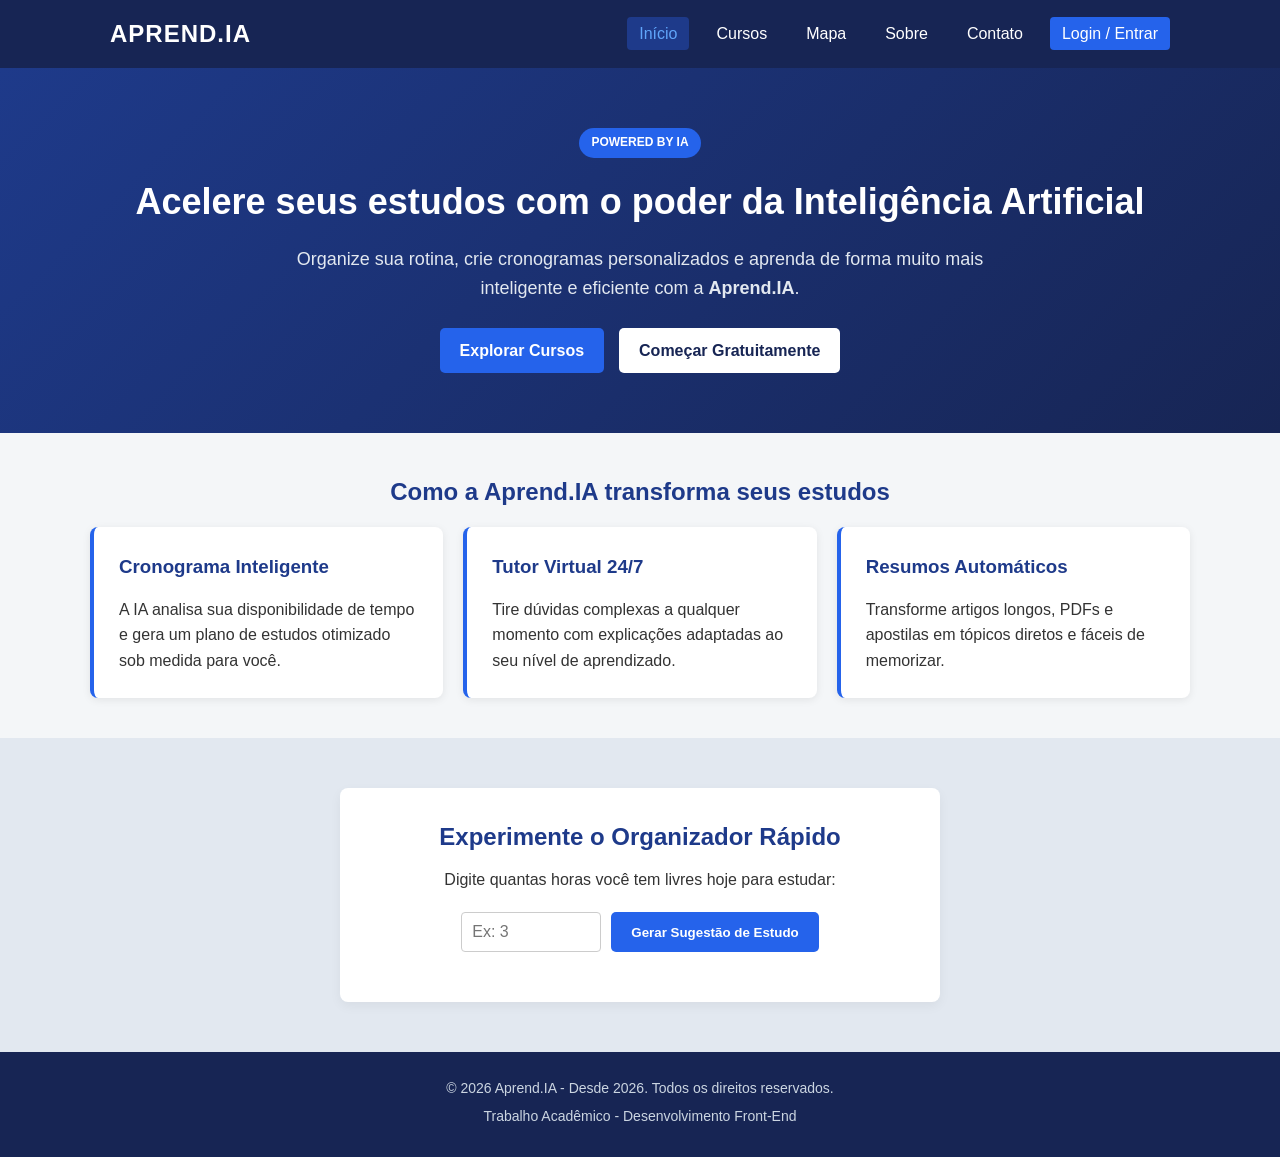
==== index.html @ df073fce "Add files via upload" ====
<!DOCTYPE html>
<html lang="pt-BR">
<head>
    <meta charset="UTF-8">
    <meta name="viewport" content="width=device-width, initial-scale=1.0">
    <title>Aprend.IA - Plataforma de Aprendizado com Inteligência Artificial</title>
    <!-- Link para o CSS-->
    <link rel="stylesheet" href="style.css">
</head>
<body>

    <!-- CABEÇALHO E MENU DE NAVEGAÇÃO (6 PÁGINAS) -->
    <header class="site-header">
        <div class="container nav-container">
            <a href="index.html" class="logo-marca">
                <!--colocar a imagem do logo depois-->
                <span>APREND.IA</span>
            </a>
            
            <nav class="navbar">
                <ul class="nav-links">
                    <li><a href="index.html" class="active">Início</a></li>
                    <li><a href="Cursos.html">Cursos</a></li>
                    <li><a href="Mapa.html">Mapa</a></li>
                    <li><a href="Sobre.html">Sobre</a></li>
                    <li><a href="Contato.html">Contato</a></li>
                    <li><a href="Login.html" class="btn-login">Login / Entrar</a></li>
                </ul>
            </nav>
        </div>
    </header>

    <!-- CONTEÚDO PRINCIPAL (HOME) -->
    <main>
        <!-- SEÇÃO HERO / BANNER PRINCIPAL -->
        <section class="hero">
            <div class="container hero-content">
                <span class="badge-ia">Powered by IA</span>
                <h1>Acelere seus estudos com o poder da Inteligência Artificial</h1>
                <p>Organize sua rotina, crie cronogramas personalizados e aprenda de forma muito mais inteligente e eficiente com a <strong>Aprend.IA</strong>.</p>
                <div class="hero-buttons">
                    <a href="Cursos.html" class="btn btn-primary">Explorar Cursos</a>
                    <a href="Login.html" class="btn btn-secondary">Começar Gratuitamente</a>
                </div>
            </div>
        </section>

        <!-- SEÇÃO DE RECURSOS / DIFERENCIAIS DA IA -->
        <section class="features container">
            <h2>Como a Aprend.IA transforma seus estudos</h2>
            <div class="feature-grid">
                <div class="feature-card">
                    <h3>Cronograma Inteligente</h3>
                    <p>A IA analisa sua disponibilidade de tempo e gera um plano de estudos otimizado sob medida para você.</p>
                </div>
                <div class="feature-card">
                    <h3>Tutor Virtual 24/7</h3>
                    <p>Tire dúvidas complexas a qualquer momento com explicações adaptadas ao seu nível de aprendizado.</p>
                </div>
                <div class="feature-card">
                    <h3>Resumos Automáticos</h3>
                    <p>Transforme artigos longos, PDFs e apostilas em tópicos diretos e fáceis de memorizar.</p>
                </div>
            </div>
        </section>

        <!-- MINI SIMULADOR / WIDGET DE IA (Preparado para o Script.js) -->
        <section class="ai-simulator-section">
            <div class="container simulator-box">
                <h2>Experimente o Organizador Rápido</h2>
                <p>Digite quantas horas você tem livres hoje para estudar:</p>
                <div class="simulator-form">
                    <input type="number" id="horasEstudo" placeholder="Ex: 3" min="1" max="12">
                    <button id="btnGerarPlano" class="btn btn-primary">Gerar Sugestão de Estudo</button>
                </div>
                <div id="resultadoPlano" class="resultado-plano">
                    <!-- O JavaScript vai injetar o resultado aqui-->
                </div>
            </div>
        </section>
    </main>

    <!-- RODAPÉ -->
    <footer class="site-footer">
        <div class="container footer-content">
            <p>&copy; 2026 Aprend.IA - Desde 2026. Todos os direitos reservados.</p>
            <p>Trabalho Acadêmico - Desenvolvimento Front-End</p>
        </div>
    </footer>

    <!-- Link para o JavaScript -->
    <script src="Script.js"></script>
</body>
</html>
---- style.css ----
/* ==========================================
   CONFIGURAÇÕES GERAIS E RESET
   ========================================== */
* {
    margin: 0;
    padding: 0;
    box-sizing: border-box;
}

body {
    font-family: Arial, Helvetica, sans-serif;
    background-color: #f4f6f8;
    color: #333;
    line-height: 1.6;
    display: flex;
    flex-direction: column;
    min-height: 100vh;
}

main {
    flex: 1;
}

.container {
    max-width: 1100px;
    margin: 0 auto;
    padding: 0 20px;
}

/* ==========================================
   CABEÇALHO E MENU DE NAVEGAÇÃO
   ========================================== */
.site-header {
    background-color: #172554;
    color: white;
    padding: 15px 0;
    box-shadow: 0 2px 5px rgba(0,0,0,0.1);
}

.nav-container {
    display: flex;
    justify-content: space-between;
    align-items: center;
    flex-wrap: wrap;
}

.logo-marca {
    color: white;
    text-decoration: none;
    font-size: 24px;
    font-weight: bold;
    letter-spacing: 1px;
}

.nav-links {
    list-style: none;
    display: flex;
    align-items: center;
    gap: 15px;
    flex-wrap: wrap;
}

.nav-links a {
    color: white;
    text-decoration: none;
    font-weight: 500;
    padding: 8px 12px;
    border-radius: 4px;
    transition: background 0.3s, color 0.3s;
}

.nav-links a:hover,
.nav-links a.active {
    background-color: #1e3a8a;
    color: #60a5fa;
}

.btn-login {
    background-color: #2563eb;
    border-radius: 4px;
}

.btn-login:hover {
    background-color: #1d4ed8;
}

/* ==========================================
   SEÇÃO HERO (INDEX)
   ========================================== */
.hero {
    background: linear-gradient(135deg, #1e3a8a, #172554);
    color: white;
    text-align: center;
    padding: 60px 20px;
}

.badge-ia {
    background-color: #2563eb;
    color: white;
    padding: 5px 12px;
    border-radius: 20px;
    font-size: 12px;
    font-weight: bold;
    text-transform: uppercase;
    display: inline-block;
    margin-bottom: 15px;
}

.hero h1 {
    font-size: 36px;
    margin-bottom: 15px;
}

.hero p {
    font-size: 18px;
    max-width: 700px;
    margin: 0 auto 25px auto;
    color: #e2e8f0;
}

.hero-buttons {
    display: flex;
    justify-content: center;
    gap: 15px;
    flex-wrap: wrap;
}

/* ==========================================
   BOTÕES E COMPONENTES GERAIS
   ========================================== */
.btn {
    display: inline-block;
    padding: 10px 20px;
    border-radius: 5px;
    text-decoration: none;
    font-weight: bold;
    cursor: pointer;
    border: none;
    transition: background 0.3s;
    text-align: center;
}

.btn-primary {
    background-color: #2563eb;
    color: white;
}

.btn-primary:hover {
    background-color: #1d4ed8;
}

.btn-secondary {
    background-color: white;
    color: #172554;
}

.btn-secondary:hover {
    background-color: #f8fafc;
}

.btn-block {
    width: 100%;
}

/* ==========================================
   RECURSOS, CARDS E GRIDS (INDEX / CURSOS / MAPA / SOBRE)
   ========================================== */
.features, .courses-section, .contact-section, .ai-simulator-section, .page-header, .map-section, .about-content {
    padding: 40px 0;
}

.features h2, .page-header h1 {
    text-align: center;
    color: #1e3a8a;
    margin-bottom: 15px;
}

.page-header p {
    text-align: center;
    color: #555;
    font-size: 16px;
}

.feature-grid, .course-grid, .map-grid {
    display: grid;
    grid-template-columns: repeat(auto-fit, minmax(300px, 1fr));
    gap: 20px;
}

.feature-card, .map-card, .about-card, .contact-info, .contact-form-box, .login-box {
    background: white;
    padding: 25px;
    border-radius: 8px;
    box-shadow: 0 2px 8px rgba(0,0,0,0.08);
    border-left: 4px solid #2563eb;
}

.feature-card h3, .map-card h2, .about-card h2, .contact-info h2, .contact-form-box h2, .login-box h2 {
    color: #1e3a8a;
    margin-bottom: 15px;
}

.map-card ul, .about-card p, .map-card p {
    color: #4b5563;
}

.map-card ul {
    padding-left: 20px;
}

.map-card li {
    margin-bottom: 8px;
}

.map-card a {
    color: #2563eb;
    text-decoration: none;
}

.map-card a:hover {
    text-decoration: underline;
}

/* Estilo específico para Cards de Cursos */
.course-card {
    background: white;
    border-radius: 8px;
    overflow: hidden;
    box-shadow: 0 2px 8px rgba(0,0,0,0.08);
    border-top: 4px solid #2563eb;
    display: flex;
    flex-direction: column;
}

.course-card img {
    width: 100%;
    height: 180px;
    object-fit: cover;
}

.course-info {
    padding: 20px;
    display: flex;
    flex-direction: column;
    flex: 1;
}

.course-info h3 {
    color: #1e3a8a;
    font-size: 18px;
    margin-bottom: 10px;
}

.course-info p {
    color: #555;
    font-size: 14px;
    margin-bottom: 20px;
    flex: 1;
}

/* ==========================================
   SIMULADOR DE IA (INDEX)
   ========================================== */
.ai-simulator-section {
    background-color: #e2e8f0;
    padding: 50px 0;
}

.simulator-box {
    background: white;
    padding: 30px;
    border-radius: 8px;
    text-align: center;
    max-width: 600px;
    margin: 0 auto;
    box-shadow: 0 4px 12px rgba(0,0,0,0.05);
}

.simulator-box h2 {
    color: #1e3a8a;
    margin-bottom: 10px;
}

.simulator-form {
    display: flex;
    gap: 10px;
    justify-content: center;
    margin-top: 20px;
    flex-wrap: wrap;
}

.simulator-form input {
    padding: 10px;
    border: 1px solid #ccc;
    border-radius: 4px;
    width: 140px;
    font-size: 16px;
}

.resultado-plano {
    margin-top: 20px;
    font-weight: bold;
    color: #2563eb;
}

/* ==========================================
   CONTATO, LOGIN E CADASTRO (FORMULÁRIOS)
   ========================================== */
.contact-wrapper {
    display: grid;
    grid-template-columns: 1fr 1fr;
    gap: 30px;
}

@media (max-width: 768px) {
    .contact-wrapper {
        grid-template-columns: 1fr;
    }
}

.form-group {
    margin-bottom: 15px;
}

.form-group label {
    display: block;
    font-weight: bold;
    margin-bottom: 5px;
    color: #333;
}

.form-group input,
.form-group select,
.form-group textarea {
    width: 100%;
    padding: 10px;
    border: 1px solid #ccc;
    border-radius: 4px;
    font-size: 14px;
}

fieldset {
    border: 1px solid #cbd5e1;
    padding: 20px;
    border-radius: 6px;
    background-color: #fff;
}

legend {
    font-weight: bold;
    color: #1e3a8a;
    padding: 0 10px;
}

.login-section {
    display: flex;
    justify-content: center;
    align-items: center;
    padding: 60px 20px;
}

.login-box {
    width: 100%;
    max-width: 450px;
}

.login-box p {
    color: #666;
    font-size: 14px;
    margin-bottom: 20px;
}

.login-links {
    margin-top: 15px;
    text-align: center;
}

.login-links a {
    color: #2563eb;
    text-decoration: none;
}

.login-links a:hover {
    text-decoration: underline;
}

/* ==========================================
   RODAPÉ
   ========================================== */
.site-footer {
    background-color: #172554;
    color: white;
    text-align: center;
    padding: 25px 0;
    margin-top: auto;
}

.footer-content p {
    font-size: 14px;
    margin-bottom: 5px;
    color: #cbd5e1;
}

/* ==========================================
   RESPONSIVIDADE GERAL (@MEDIA QUERIES)
   ========================================== */
@media (max-width: 600px) {
    .nav-container {
        flex-direction: column;
        gap: 10px;
    }

    .nav-links {
        justify-content: center;
    }

    .hero h1 {
        font-size: 28px;
    }
}
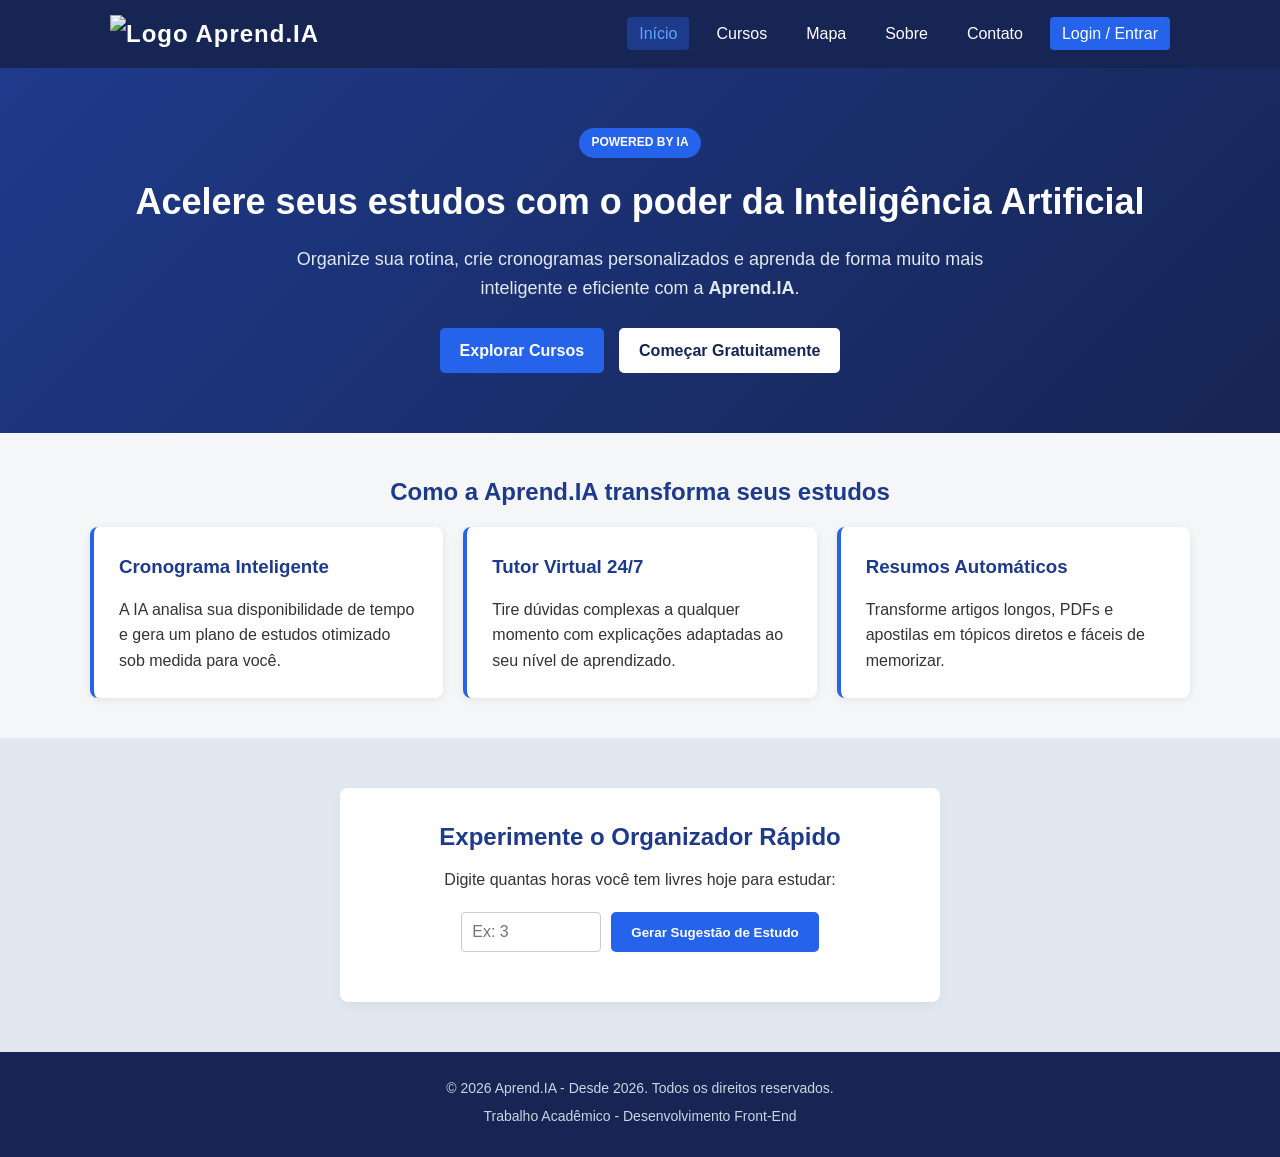
==== commit 4d26053d: "Fix HTML structure and add logo image" ====
--- a/index.html
+++ b/index.html
@@ -13,9 +13,8 @@
     <header class="site-header">
         <div class="container nav-container">
             <a href="index.html" class="logo-marca">
-                <!--colocar a imagem do logo depois-->
-                <span>APREND.IA</span>
-            </a>
+    <img src="logo.png" alt="Logo Aprend.IA" class="img-logo">
+</a>
             
             <nav class="navbar">
                 <ul class="nav-links">
@@ -91,4 +90,4 @@
     <!-- Link para o JavaScript -->
     <script src="Script.js"></script>
 </body>
-</html>+</html>
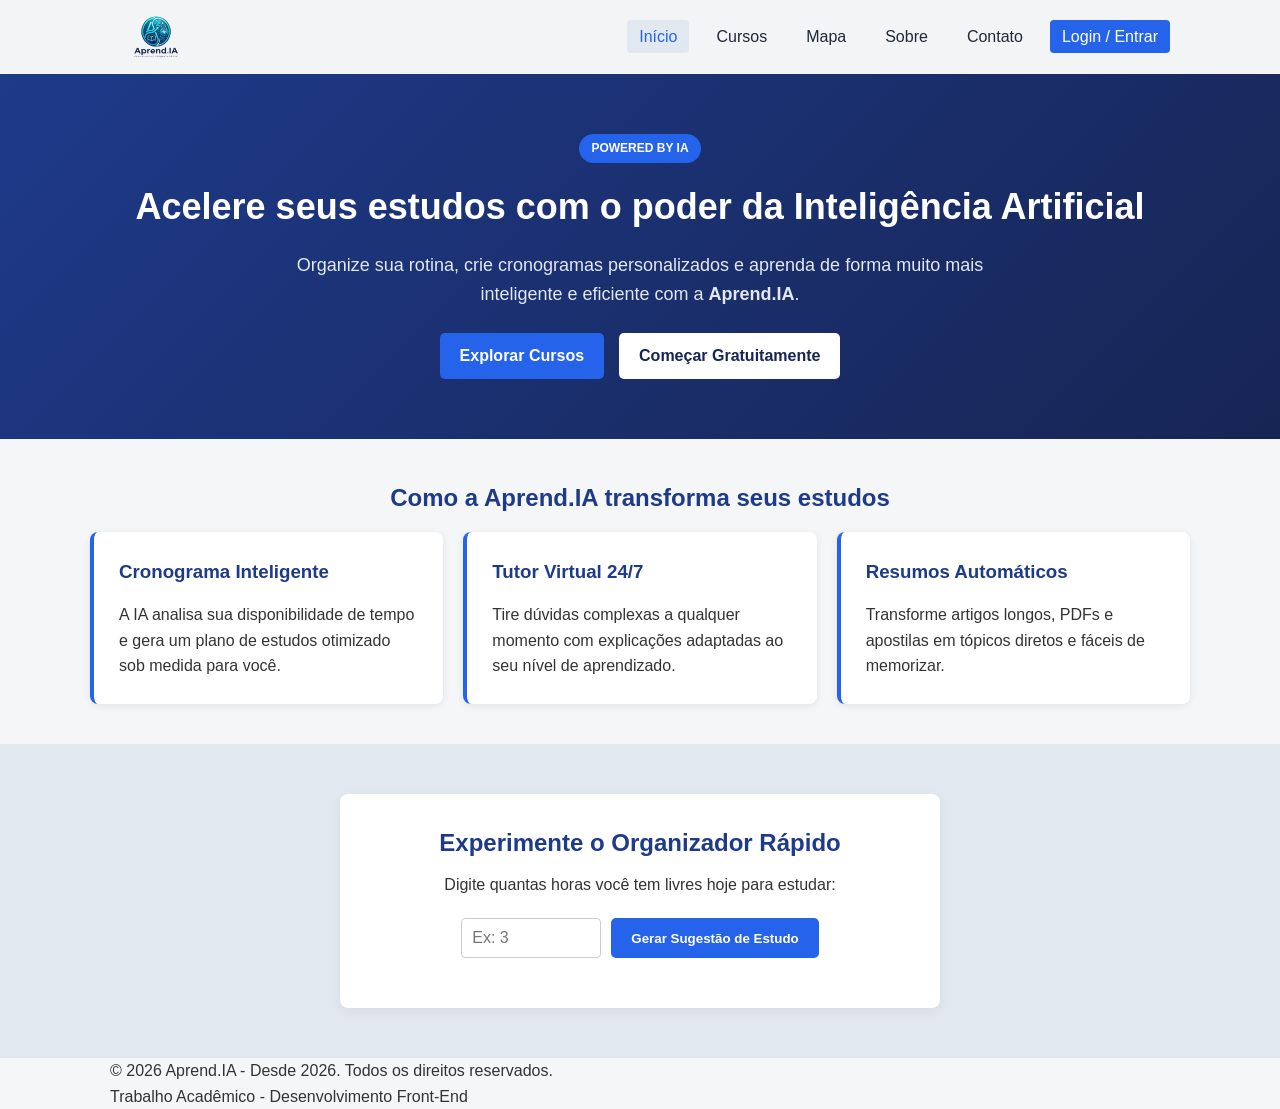
==== commit 055d12ca: "Fix HTML formatting and structure" ====
--- a/index.html
+++ b/index.html
@@ -4,12 +4,11 @@
     <meta charset="UTF-8">
     <meta name="viewport" content="width=device-width, initial-scale=1.0">
     <title>Aprend.IA - Plataforma de Aprendizado com Inteligência Artificial</title>
-    <!-- Link para o CSS-->
     <link rel="stylesheet" href="style.css">
 </head>
 <body>
 
-    <!-- CABEÇALHO E MENU DE NAVEGAÇÃO (6 PÁGINAS) -->
+    <!--MENU DE NAVEGAÇÃO-->
     <header class="site-header">
         <div class="container nav-container">
             <a href="index.html" class="logo-marca">
@@ -29,9 +28,8 @@
         </div>
     </header>
 
-    <!-- CONTEÚDO PRINCIPAL (HOME) -->
+    <!--CONTEÚDO PRINCIPAL-->
     <main>
-        <!-- SEÇÃO HERO / BANNER PRINCIPAL -->
         <section class="hero">
             <div class="container hero-content">
                 <span class="badge-ia">Powered by IA</span>
@@ -44,7 +42,7 @@
             </div>
         </section>
 
-        <!-- SEÇÃO DE RECURSOS / DIFERENCIAIS DA IA -->
+       
         <section class="features container">
             <h2>Como a Aprend.IA transforma seus estudos</h2>
             <div class="feature-grid">
@@ -63,7 +61,7 @@
             </div>
         </section>
 
-        <!-- MINI SIMULADOR / WIDGET DE IA (Preparado para o Script.js) -->
+        <!--MINI SIMULADOR-->
         <section class="ai-simulator-section">
             <div class="container simulator-box">
                 <h2>Experimente o Organizador Rápido</h2>
@@ -73,7 +71,7 @@
                     <button id="btnGerarPlano" class="btn btn-primary">Gerar Sugestão de Estudo</button>
                 </div>
                 <div id="resultadoPlano" class="resultado-plano">
-                    <!-- O JavaScript vai injetar o resultado aqui-->
+                   
                 </div>
             </div>
         </section>
@@ -87,7 +85,7 @@
         </div>
     </footer>
 
-    <!-- Link para o JavaScript -->
+   
     <script src="Script.js"></script>
 </body>
 </html>
--- a/style.css
+++ b/style.css
@@ -28,13 +28,13 @@
 }
 
 /* ==========================================
-   CABEÇALHO E MENU DE NAVEGAÇÃO
+   CABEÇALHO E MENU DE NAVEGAÇÃO (Fundo Cinza Claro)
    ========================================== */
 .site-header {
-    background-color: #172554;
-    color: white;
-    padding: 15px 0;
-    box-shadow: 0 2px 5px rgba(0,0,0,0.1);
+    background-color: #f3f4f6; /* Fundo cinza claro */
+    color: #1f2937;            /* Texto escuro para contrastar com o cinza */
+    padding: 12px 0;
+    box-shadow: 0 2px 8px rgba(0,0,0,0.1);
 }
 
 .nav-container {
@@ -44,12 +44,18 @@
     flex-wrap: wrap;
 }
 
+/* Ajustes da Logomarca */
 .logo-marca {
-    color: white;
+    display: flex;
+    align-items: center;
     text-decoration: none;
-    font-size: 24px;
-    font-weight: bold;
-    letter-spacing: 1px;
+}
+
+.img-logo {
+    height: 50px; /* Mantém o tamanho legível */
+    width: auto;  
+    display: block;
+    object-fit: contain;
 }
 
 .nav-links {
@@ -60,8 +66,9 @@
     flex-wrap: wrap;
 }
 
+/* Links do menu ajustados para fundo claro */
 .nav-links a {
-    color: white;
+    color: #1f2937; /* Cor escura nos links */
     text-decoration: none;
     font-weight: 500;
     padding: 8px 12px;
@@ -71,17 +78,17 @@
 
 .nav-links a:hover,
 .nav-links a.active {
-    background-color: #1e3a8a;
-    color: #60a5fa;
+    background-color: #e2e8f0;
+    color: #2563eb;
 }
 
 .btn-login {
-    background-color: #2563eb;
-    border-radius: 4px;
+    background-color: #2563eb !important; /* Mantém o botão de login destacado em azul */
+    color: white !important;
 }
 
 .btn-login:hover {
-    background-color: #1d4ed8;
+    background-color: #1d4ed8 !important;
 }
 
 /* ==========================================
@@ -323,98 +330,3 @@
 }
 
 .form-group label {
-    display: block;
-    font-weight: bold;
-    margin-bottom: 5px;
-    color: #333;
-}
-
-.form-group input,
-.form-group select,
-.form-group textarea {
-    width: 100%;
-    padding: 10px;
-    border: 1px solid #ccc;
-    border-radius: 4px;
-    font-size: 14px;
-}
-
-fieldset {
-    border: 1px solid #cbd5e1;
-    padding: 20px;
-    border-radius: 6px;
-    background-color: #fff;
-}
-
-legend {
-    font-weight: bold;
-    color: #1e3a8a;
-    padding: 0 10px;
-}
-
-.login-section {
-    display: flex;
-    justify-content: center;
-    align-items: center;
-    padding: 60px 20px;
-}
-
-.login-box {
-    width: 100%;
-    max-width: 450px;
-}
-
-.login-box p {
-    color: #666;
-    font-size: 14px;
-    margin-bottom: 20px;
-}
-
-.login-links {
-    margin-top: 15px;
-    text-align: center;
-}
-
-.login-links a {
-    color: #2563eb;
-    text-decoration: none;
-}
-
-.login-links a:hover {
-    text-decoration: underline;
-}
-
-/* ==========================================
-   RODAPÉ
-   ========================================== */
-.site-footer {
-    background-color: #172554;
-    color: white;
-    text-align: center;
-    padding: 25px 0;
-    margin-top: auto;
-}
-
-.footer-content p {
-    font-size: 14px;
-    margin-bottom: 5px;
-    color: #cbd5e1;
-}
-
-/* ==========================================
-   RESPONSIVIDADE GERAL (@MEDIA QUERIES)
-   ========================================== */
-@media (max-width: 600px) {
-    .nav-container {
-        flex-direction: column;
-        gap: 10px;
-    }
-
-    .nav-links {
-        justify-content: center;
-    }
-
-    .hero h1 {
-        font-size: 28px;
-    }
-}
